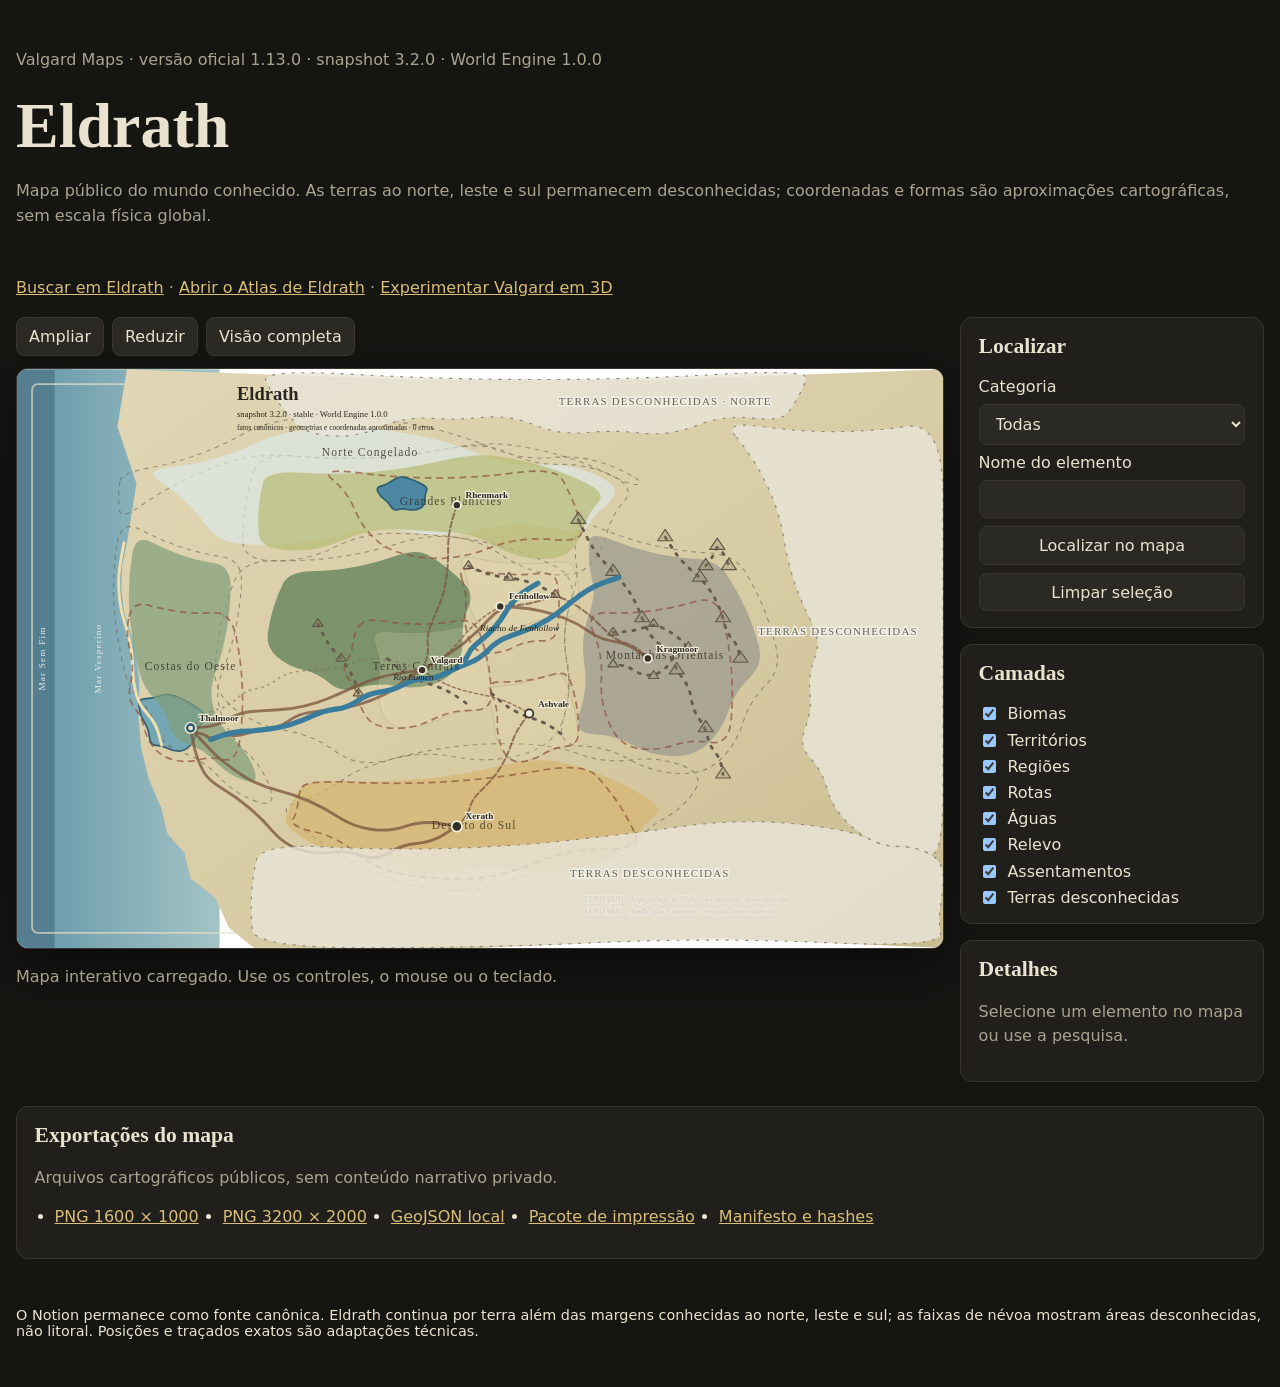
==== index.html @ 15e4c8a8 "release: publicar busca unificada 1.13.0" ====
<!doctype html>
<html lang="pt-BR">
<head>
  <meta charset="utf-8">
  <meta name="viewport" content="width=device-width, initial-scale=1">
  <title>Valgard Maps — Eldrath</title>
  <meta name="description" content="Mapa público interativo de Eldrath.">
  <meta name="theme-color" content="#201f1b">
  <link rel="manifest" href="manifest.webmanifest">
  <link rel="stylesheet" href="styles.css">
  <link rel="stylesheet" href="accessibility.css">
</head>
<body>
  <a class="skip-link" href="#main-content">Pular para o mapa</a>
  <header>
    <p>Valgard Maps · versão oficial 1.13.0 · snapshot 3.2.0 · World Engine 1.0.0</p>
    <h1>Eldrath</h1>
    <p>Mapa público do mundo conhecido. As terras ao norte, leste e sul permanecem desconhecidas; coordenadas e formas são aproximações cartográficas, sem escala física global.</p>
  </header>
  <main id="main-content">
    <p><a href="search.html">Buscar em Eldrath</a> · <a href="atlas.html">Abrir o Atlas de Eldrath</a> · <a href="valgard-3d.html">Experimentar Valgard em 3D</a></p>
    <div class="workspace">
      <section class="map-shell" aria-labelledby="map-heading">
        <h2 id="map-heading" class="sr-only">Mapa interativo</h2>
        <div class="toolbar" aria-label="Controles do mapa">
          <button id="zoom-in" type="button">Ampliar</button>
          <button id="zoom-out" type="button">Reduzir</button>
          <button id="reset-view" type="button">Visão completa</button>
        </div>
        <div class="map">
          <object id="eldrath-map" data="maps/eldrath-v001.svg" type="image/svg+xml" aria-label="Mapa de Eldrath">
            <p>Não foi possível exibir o SVG. <a href="maps/eldrath-v001.svg">Abra o mapa diretamente</a>.</p>
          </object>
        </div>
        <p id="map-status" role="status" aria-live="polite">Carregando o mapa interativo…</p>
      </section>
      <aside class="sidebar">
        <section class="panel">
          <h2>Localizar</h2>
          <form id="feature-form" class="search-form">
            <label for="feature-category">Categoria</label>
            <select id="feature-category">
              <option value="all">Todas</option>
              <option value="settlements">Assentamentos</option>
              <option value="regions">Regiões</option>
              <option value="rivers">Rios</option>
              <option value="relief">Relevo</option>
              <option value="routes">Rotas</option>
              <option value="unknownRegions">Terras desconhecidas</option>
            </select>
            <label for="feature-search">Nome do elemento</label>
            <input id="feature-search" list="feature-options" autocomplete="off">
            <datalist id="feature-options"></datalist>
            <button type="submit">Localizar no mapa</button>
            <button id="clear-selection" type="button">Limpar seleção</button>
          </form>
        </section>
        <section class="panel">
          <h2>Camadas</h2>
          <div class="layers">
            <label><input type="checkbox" data-layer="biomes" checked> Biomas</label>
            <label><input type="checkbox" data-layer="territories" checked> Territórios</label>
            <label><input type="checkbox" data-layer="regions" checked> Regiões</label>
            <label><input type="checkbox" data-layer="routes" checked> Rotas</label>
            <label><input type="checkbox" data-layer="hydrology" checked> Águas</label>
            <label><input type="checkbox" data-layer="relief" checked> Relevo</label>
            <label><input type="checkbox" data-layer="settlements" checked> Assentamentos</label>
            <label><input type="checkbox" data-layer="unknown" checked> Terras desconhecidas</label>
          </div>
        </section>
        <section id="feature-detail" class="panel" aria-live="polite">
          <h2>Detalhes</h2>
          <p>Selecione um elemento no mapa ou use a pesquisa.</p>
        </section>
      </aside>
    </div>
    <section class="downloads" aria-labelledby="downloads-title">
      <h2 id="downloads-title">Exportações do mapa</h2>
      <p>Arquivos cartográficos públicos, sem conteúdo narrativo privado.</p>
      <ul>
        <li><a href="downloads/eldrath-v001-1600x1000.png">PNG 1600 × 1000</a></li>
        <li><a href="downloads/eldrath-v001-3200x2000.png">PNG 3200 × 2000</a></li>
        <li><a href="downloads/eldrath-v001.geojson">GeoJSON local</a></li>
        <li><a href="downloads/eldrath-v001-print.zip">Pacote de impressão</a></li>
        <li><a href="downloads/manifest.json">Manifesto e hashes</a></li>
      </ul>
    </section>
  </main>
  <footer>O Notion permanece como fonte canônica. Eldrath continua por terra além das margens conhecidas ao norte, leste e sul; as faixas de névoa mostram áreas desconhecidas, não litoral. Posições e traçados exatos são adaptações técnicas.</footer>
  <script src="app.js" defer></script>
  <script src="sw-register.js" defer></script>
</body>
</html>
---- styles.css ----
:root{color-scheme:dark;--ink:#e9e2cf;--muted:#aaa38f;--panel:#201f1b;--edge:#39362f;--accent:#d9bd78;--focus:#f2d98f}*{box-sizing:border-box}body{margin:0;background:#151512;color:var(--ink);font-family:system-ui,sans-serif}header,main,footer{width:min(1400px,calc(100% - 2rem));margin:auto}header{padding:2rem 0 1rem}h1{margin:0;font:700 clamp(2rem,5vw,4rem) Georgia,serif}h2{font:700 1.35rem Georgia,serif}p{color:var(--muted);line-height:1.55}button,input,select{font:inherit}button,.control,input,select{border:1px solid var(--edge);border-radius:.5rem;background:#2b2923;color:var(--ink);padding:.55rem .75rem}button{cursor:pointer}button:hover{border-color:var(--accent)}button:focus-visible,input:focus-visible,select:focus-visible,a:focus-visible{outline:3px solid var(--focus);outline-offset:2px}.workspace{display:grid;grid-template-columns:minmax(0,1fr) 19rem;gap:1rem}.map-shell{min-width:0}.toolbar{display:flex;flex-wrap:wrap;gap:.5rem;margin-bottom:.75rem}.map{overflow:hidden;border:1px solid var(--edge);border-radius:12px;background:var(--panel);box-shadow:0 18px 60px #0008;touch-action:none}.map object{display:block;width:100%;aspect-ratio:8/5}.sidebar{display:grid;gap:1rem;align-content:start}.panel,.downloads{padding:1rem 1.1rem;border:1px solid var(--edge);border-radius:12px;background:var(--panel)}.panel h2,.downloads h2{margin-top:0}.layers{display:grid;gap:.45rem}.layers label{display:flex;gap:.55rem;align-items:center}.search-form{display:grid;gap:.5rem}.search-form input,.search-form select{width:100%}.detail-list{display:grid;grid-template-columns:auto 1fr;gap:.35rem .7rem;margin:0}.detail-list dt{color:var(--muted)}.detail-list dd{margin:0}.downloads{margin:1.5rem 0}.downloads ul{display:flex;flex-wrap:wrap;gap:.75rem 1.5rem;padding-left:1.25rem}footer{padding:1.5rem 0 3rem;font-size:.9rem}a{color:var(--accent)}.sr-only{position:absolute;width:1px;height:1px;padding:0;margin:-1px;overflow:hidden;clip:rect(0,0,0,0);white-space:nowrap;border:0}@media(max-width:900px){.workspace{grid-template-columns:1fr}.sidebar{grid-template-columns:repeat(2,minmax(0,1fr))}}@media(max-width:620px){header,main,footer{width:min(100% - 1rem,1400px)}.sidebar{grid-template-columns:1fr}.toolbar{position:sticky;top:.25rem;z-index:2;background:#151512dd;padding:.35rem}.toolbar button{flex:1}.downloads ul{display:grid}.map object{min-height:58vh;aspect-ratio:auto}}
---- accessibility.css ----
.skip-link{position:fixed;z-index:20;top:.5rem;left:.5rem;transform:translateY(-180%);padding:.65rem .85rem;border-radius:.5rem;background:#f2d98f;color:#151512;font-weight:700}.skip-link:focus{transform:none}@media(prefers-reduced-motion:reduce){*,*::before,*::after{scroll-behavior:auto!important;animation-duration:.01ms!important;animation-iteration-count:1!important;transition-duration:.01ms!important}}
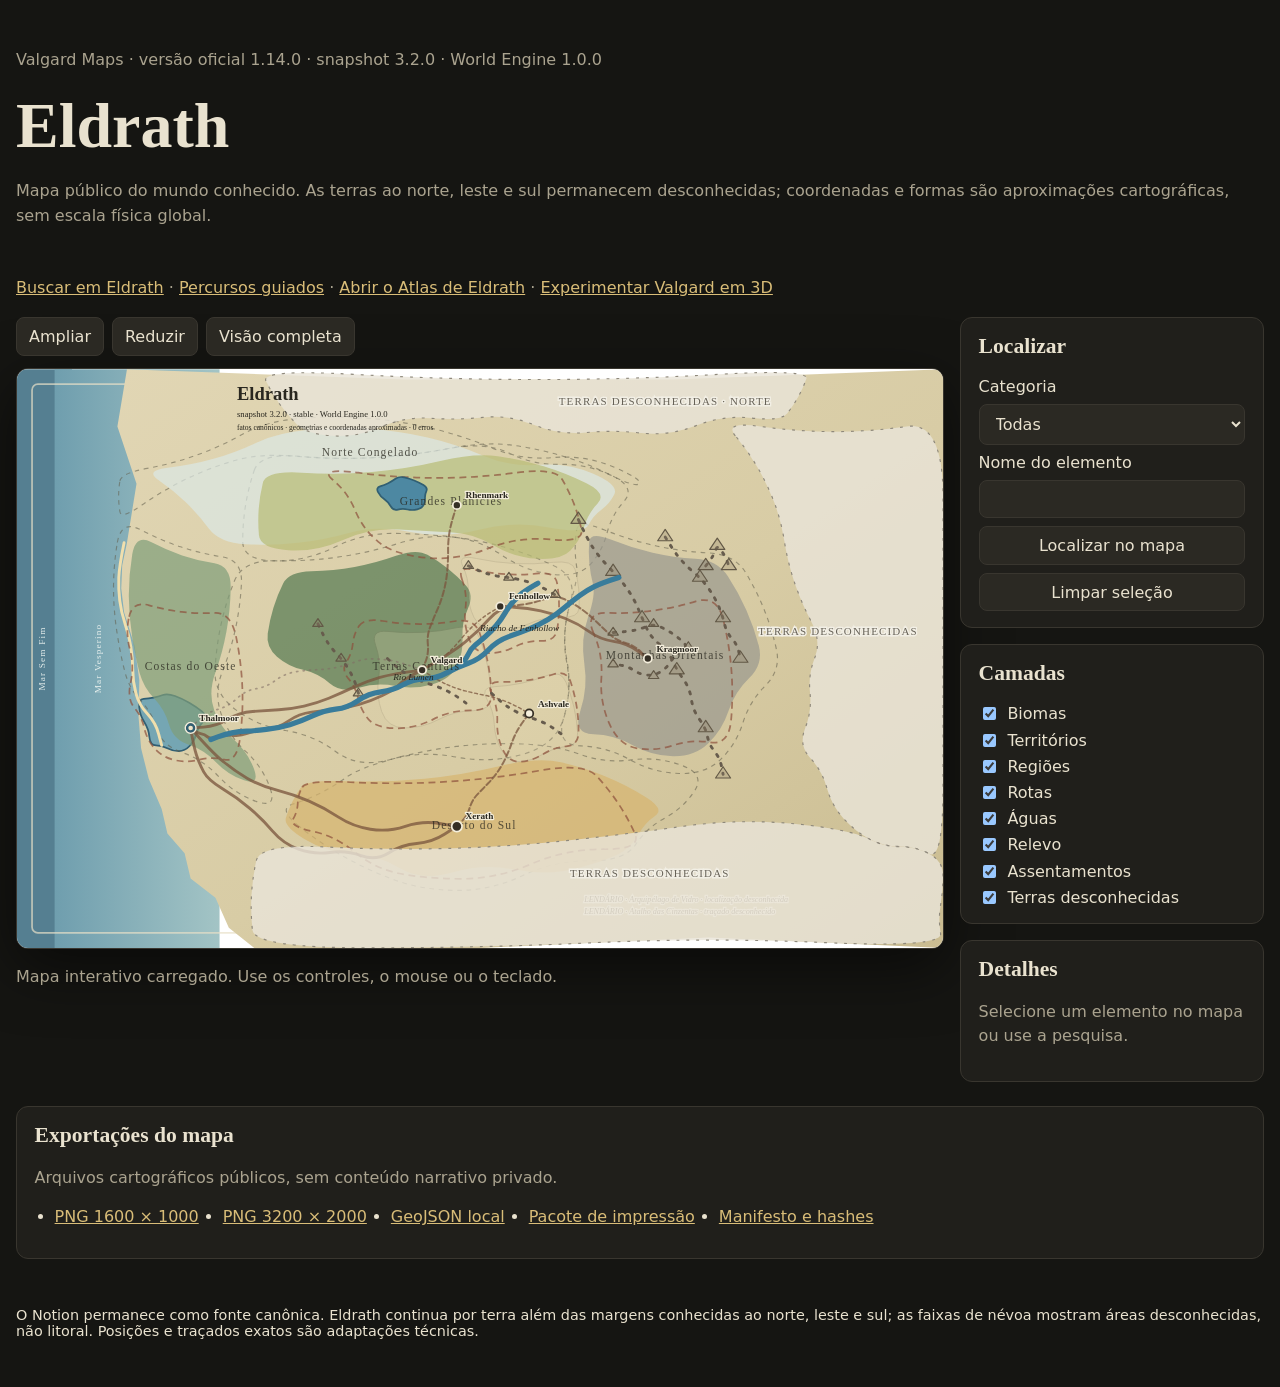
==== commit d47caab2: "release: publicar percursos guiados 1.14.0" ====
--- a/index.html
+++ b/index.html
@@ -13,12 +13,12 @@
 <body>
   <a class="skip-link" href="#main-content">Pular para o mapa</a>
   <header>
-    <p>Valgard Maps · versão oficial 1.13.0 · snapshot 3.2.0 · World Engine 1.0.0</p>
+    <p>Valgard Maps · versão oficial 1.14.0 · snapshot 3.2.0 · World Engine 1.0.0</p>
     <h1>Eldrath</h1>
     <p>Mapa público do mundo conhecido. As terras ao norte, leste e sul permanecem desconhecidas; coordenadas e formas são aproximações cartográficas, sem escala física global.</p>
   </header>
   <main id="main-content">
-    <p><a href="search.html">Buscar em Eldrath</a> · <a href="atlas.html">Abrir o Atlas de Eldrath</a> · <a href="valgard-3d.html">Experimentar Valgard em 3D</a></p>
+    <p><a href="search.html">Buscar em Eldrath</a> · <a href="tours.html">Percursos guiados</a> · <a href="atlas.html">Abrir o Atlas de Eldrath</a> · <a href="valgard-3d.html">Experimentar Valgard em 3D</a></p>
     <div class="workspace">
       <section class="map-shell" aria-labelledby="map-heading">
         <h2 id="map-heading" class="sr-only">Mapa interativo</h2>
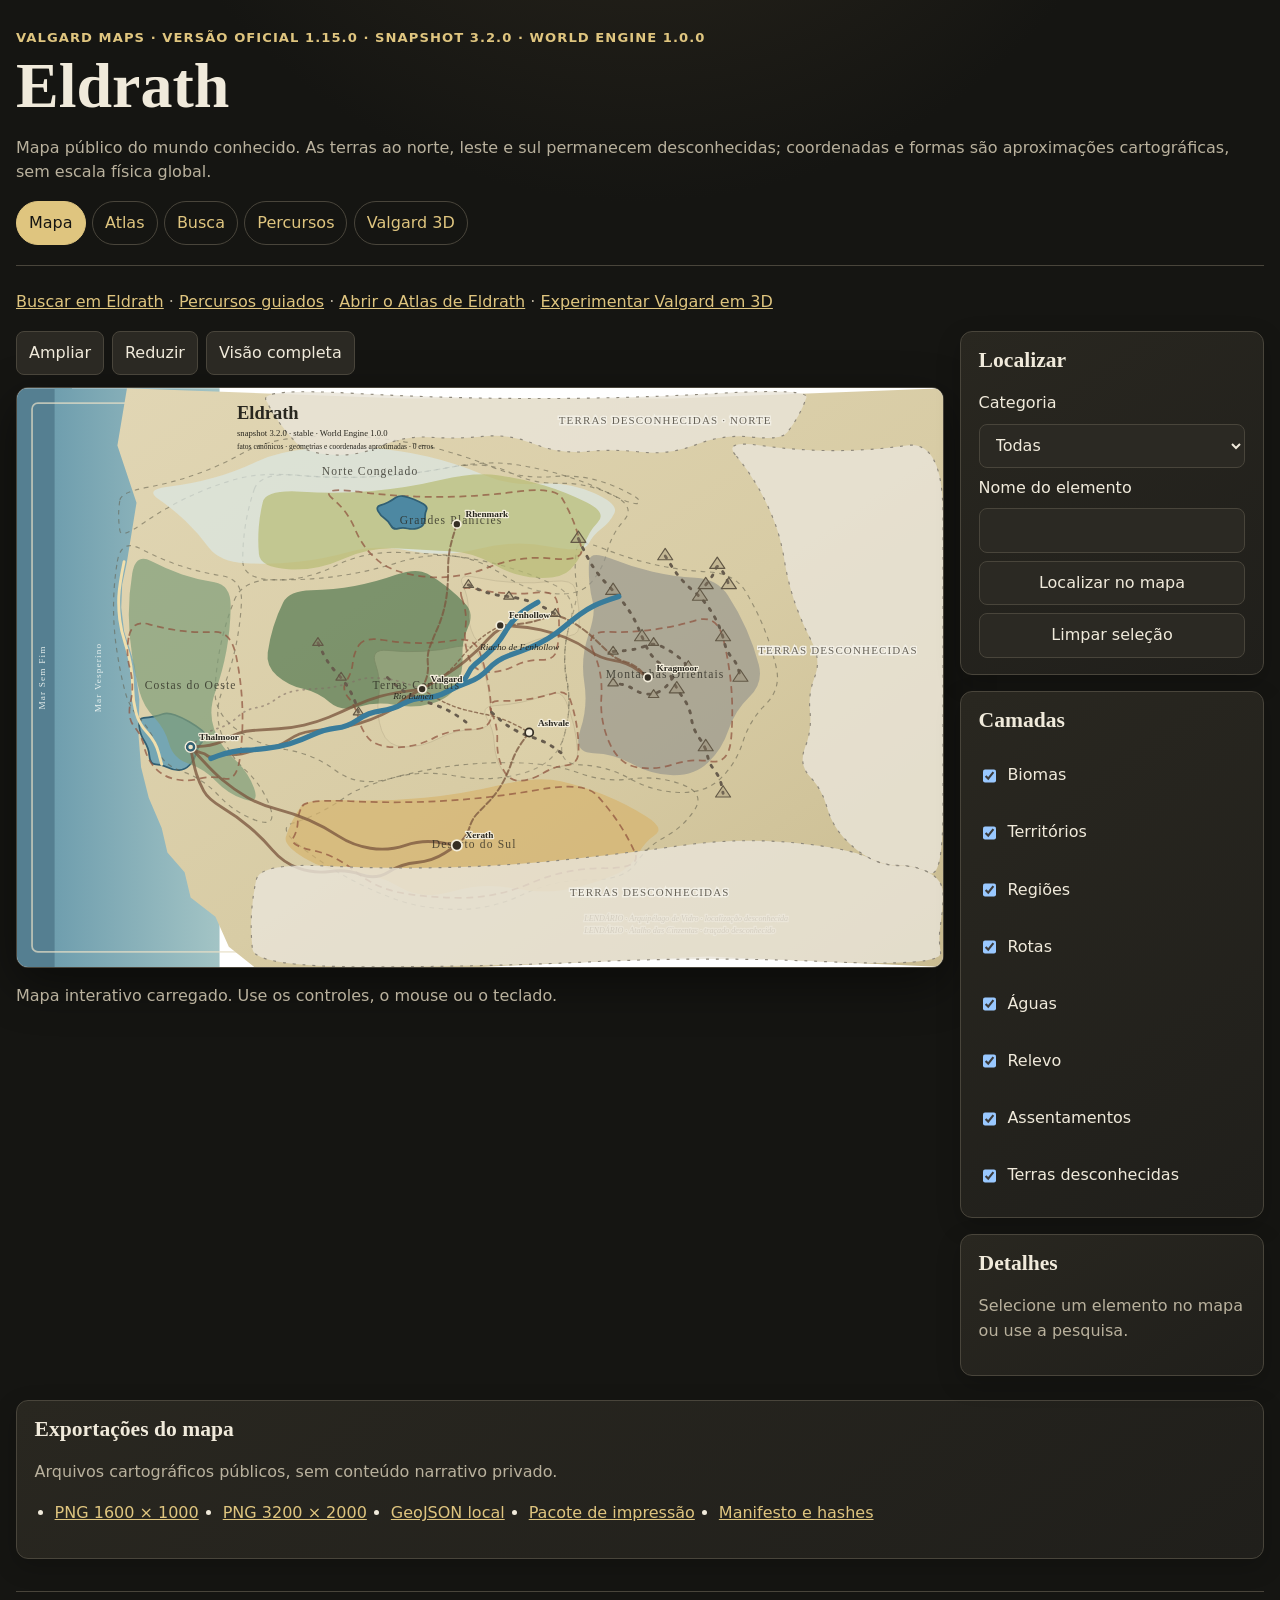
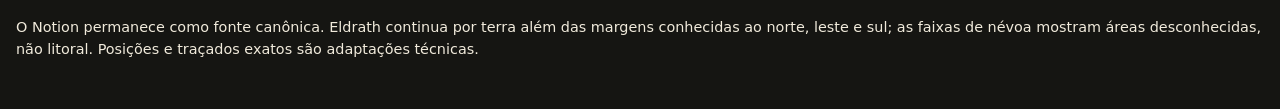
==== commit 732278dc: "release: publicar experiencia visual 1.15.0" ====
--- a/index.html
+++ b/index.html
@@ -9,13 +9,15 @@
   <link rel="manifest" href="manifest.webmanifest">
   <link rel="stylesheet" href="styles.css">
   <link rel="stylesheet" href="accessibility.css">
+  <link rel="stylesheet" href="polish.css">
 </head>
 <body>
   <a class="skip-link" href="#main-content">Pular para o mapa</a>
   <header>
-    <p>Valgard Maps · versão oficial 1.14.0 · snapshot 3.2.0 · World Engine 1.0.0</p>
+    <p>Valgard Maps · versão oficial 1.15.0 · snapshot 3.2.0 · World Engine 1.0.0</p>
     <h1>Eldrath</h1>
     <p>Mapa público do mundo conhecido. As terras ao norte, leste e sul permanecem desconhecidas; coordenadas e formas são aproximações cartográficas, sem escala física global.</p>
+    <nav class="site-nav" aria-label="Navegação principal"><a href="index.html" aria-current="page">Mapa</a><a href="atlas.html">Atlas</a><a href="search.html">Busca</a><a href="tours.html">Percursos</a><a href="valgard-3d.html">Valgard 3D</a></nav>
   </header>
   <main id="main-content">
     <p><a href="search.html">Buscar em Eldrath</a> · <a href="tours.html">Percursos guiados</a> · <a href="atlas.html">Abrir o Atlas de Eldrath</a> · <a href="valgard-3d.html">Experimentar Valgard em 3D</a></p>
--- a/polish.css
+++ b/polish.css
@@ -0,0 +1,2 @@
+:root{--ink:#f0eadb;--muted:#b9b19d;--panel-raised:#292720;--edge:#49453b;--accent:#dfc57f;--focus:#ffe7a3;--surface:#151512;--radius:.75rem;--shadow:0 16px 48px #0007}
+html{scroll-padding-top:5rem}body{background:radial-gradient(circle at 50% -20%,#302b20 0,var(--surface) 34rem);line-height:1.55}header{padding:1.5rem 0 1.25rem;border-bottom:1px solid var(--edge);margin-bottom:1.5rem}header>p:first-child{margin:.25rem 0;color:var(--accent);font-size:.82rem;font-weight:700;letter-spacing:.08em;text-transform:uppercase}h1{line-height:1.05}button,input,select{min-height:2.75rem}button:hover{background:#343126}button:disabled{cursor:not-allowed;opacity:.55}header nav.site-nav,header nav[aria-label="Navegação principal"]{display:flex;flex-wrap:wrap;gap:.4rem;margin-top:1rem}header nav.site-nav a,header nav[aria-label="Navegação principal"] a{display:inline-flex;align-items:center;min-height:2.75rem;padding:.45rem .75rem;border:1px solid var(--edge);border-radius:99px;text-decoration:none}header nav.site-nav a:hover,header nav.site-nav a[aria-current="page"],header nav[aria-label="Navegação principal"] a:hover,header nav[aria-label="Navegação principal"] a[aria-current="page"]{color:#151512;background:var(--accent);border-color:var(--accent)}.panel,.downloads{border-radius:var(--radius);background:linear-gradient(145deg,var(--panel-raised),var(--panel));box-shadow:0 8px 24px #0003}.map{border-radius:var(--radius);box-shadow:var(--shadow)}.layers label{min-height:2.75rem}[role="status"]{min-height:1.5rem}footer{margin-top:2rem;border-top:1px solid var(--edge)}@media(max-width:620px){header nav.site-nav,header nav[aria-label="Navegação principal"]{display:grid;grid-template-columns:repeat(2,minmax(0,1fr))}header nav.site-nav a,header nav[aria-label="Navegação principal"] a{justify-content:center;text-align:center}}
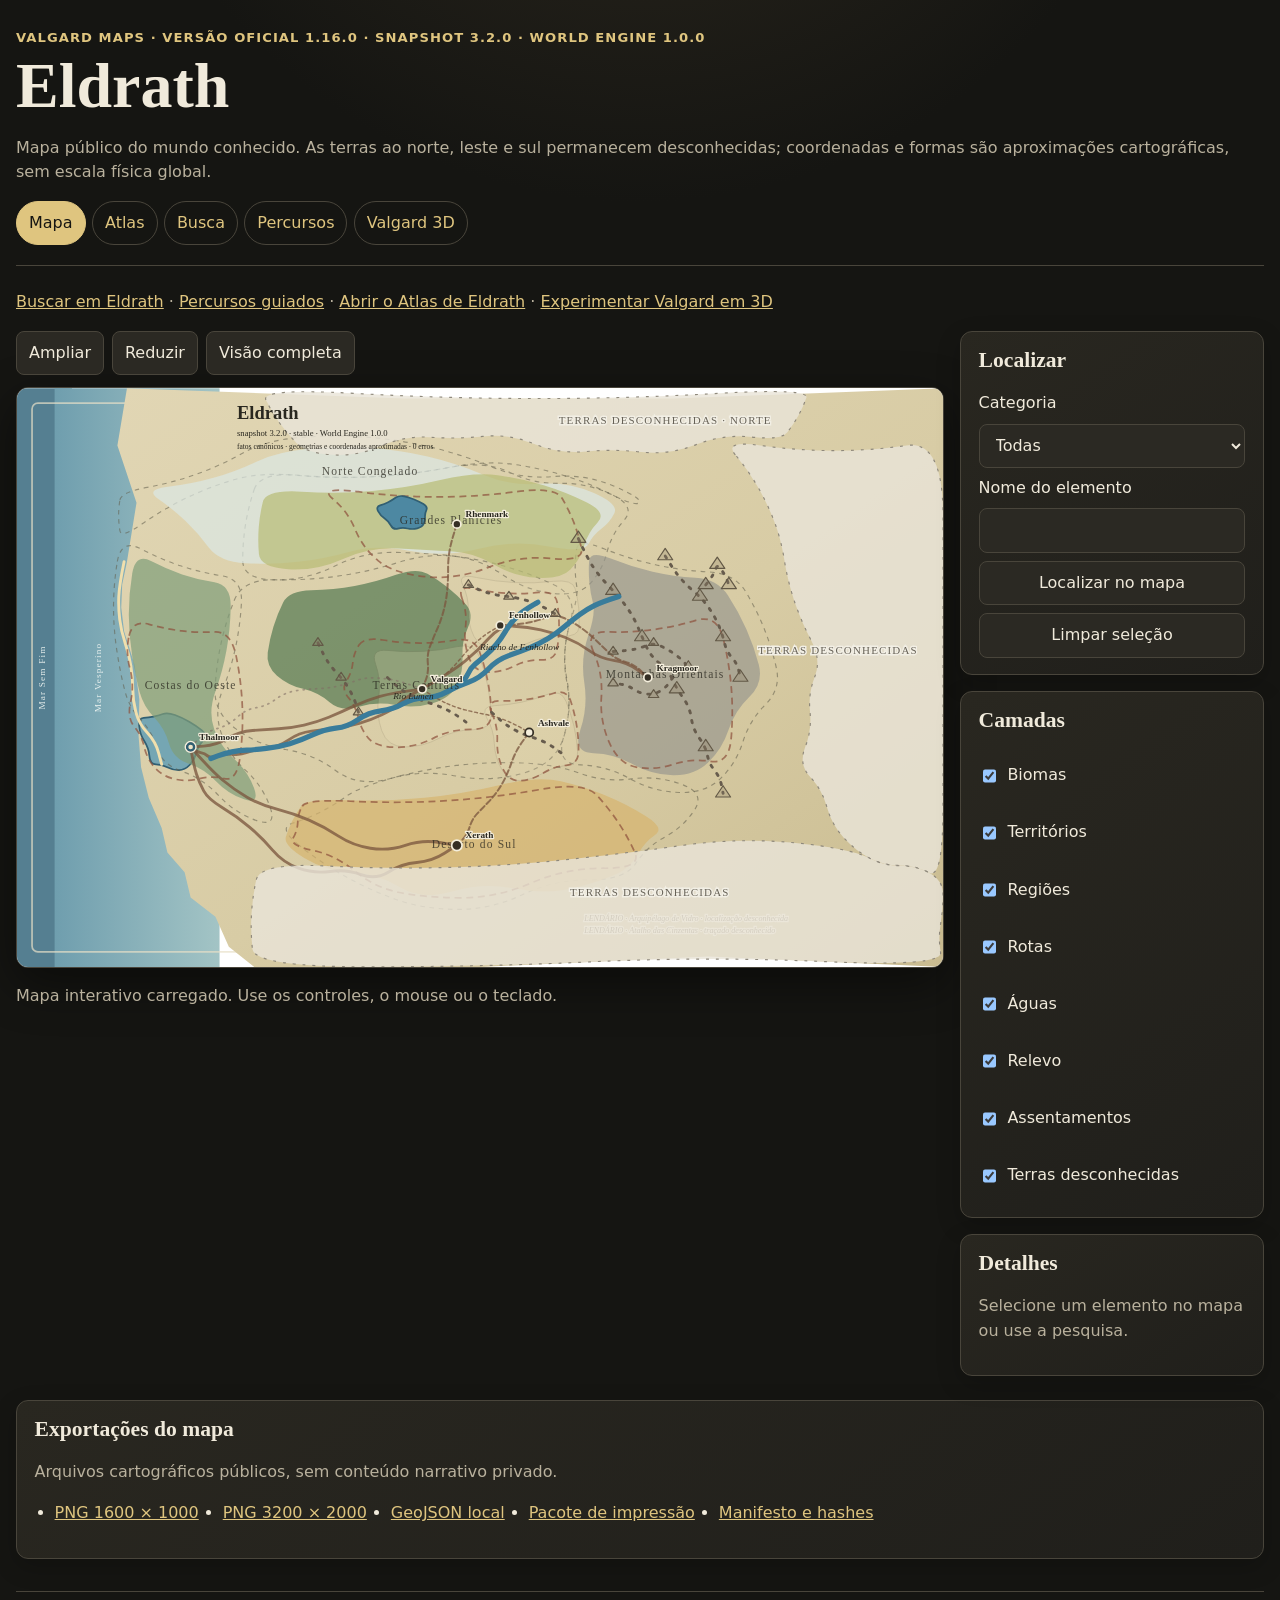
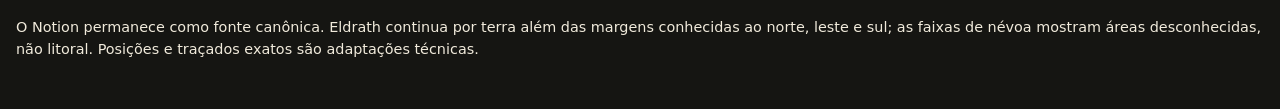
==== commit ad8f639f: "release: publicar mapas auditados 1.16.0" ====
--- a/index.html
+++ b/index.html
@@ -14,7 +14,7 @@
 <body>
   <a class="skip-link" href="#main-content">Pular para o mapa</a>
   <header>
-    <p>Valgard Maps · versão oficial 1.15.0 · snapshot 3.2.0 · World Engine 1.0.0</p>
+    <p>Valgard Maps · versão oficial 1.16.0 · snapshot 3.2.0 · World Engine 1.0.0</p>
     <h1>Eldrath</h1>
     <p>Mapa público do mundo conhecido. As terras ao norte, leste e sul permanecem desconhecidas; coordenadas e formas são aproximações cartográficas, sem escala física global.</p>
     <nav class="site-nav" aria-label="Navegação principal"><a href="index.html" aria-current="page">Mapa</a><a href="atlas.html">Atlas</a><a href="search.html">Busca</a><a href="tours.html">Percursos</a><a href="valgard-3d.html">Valgard 3D</a></nav>
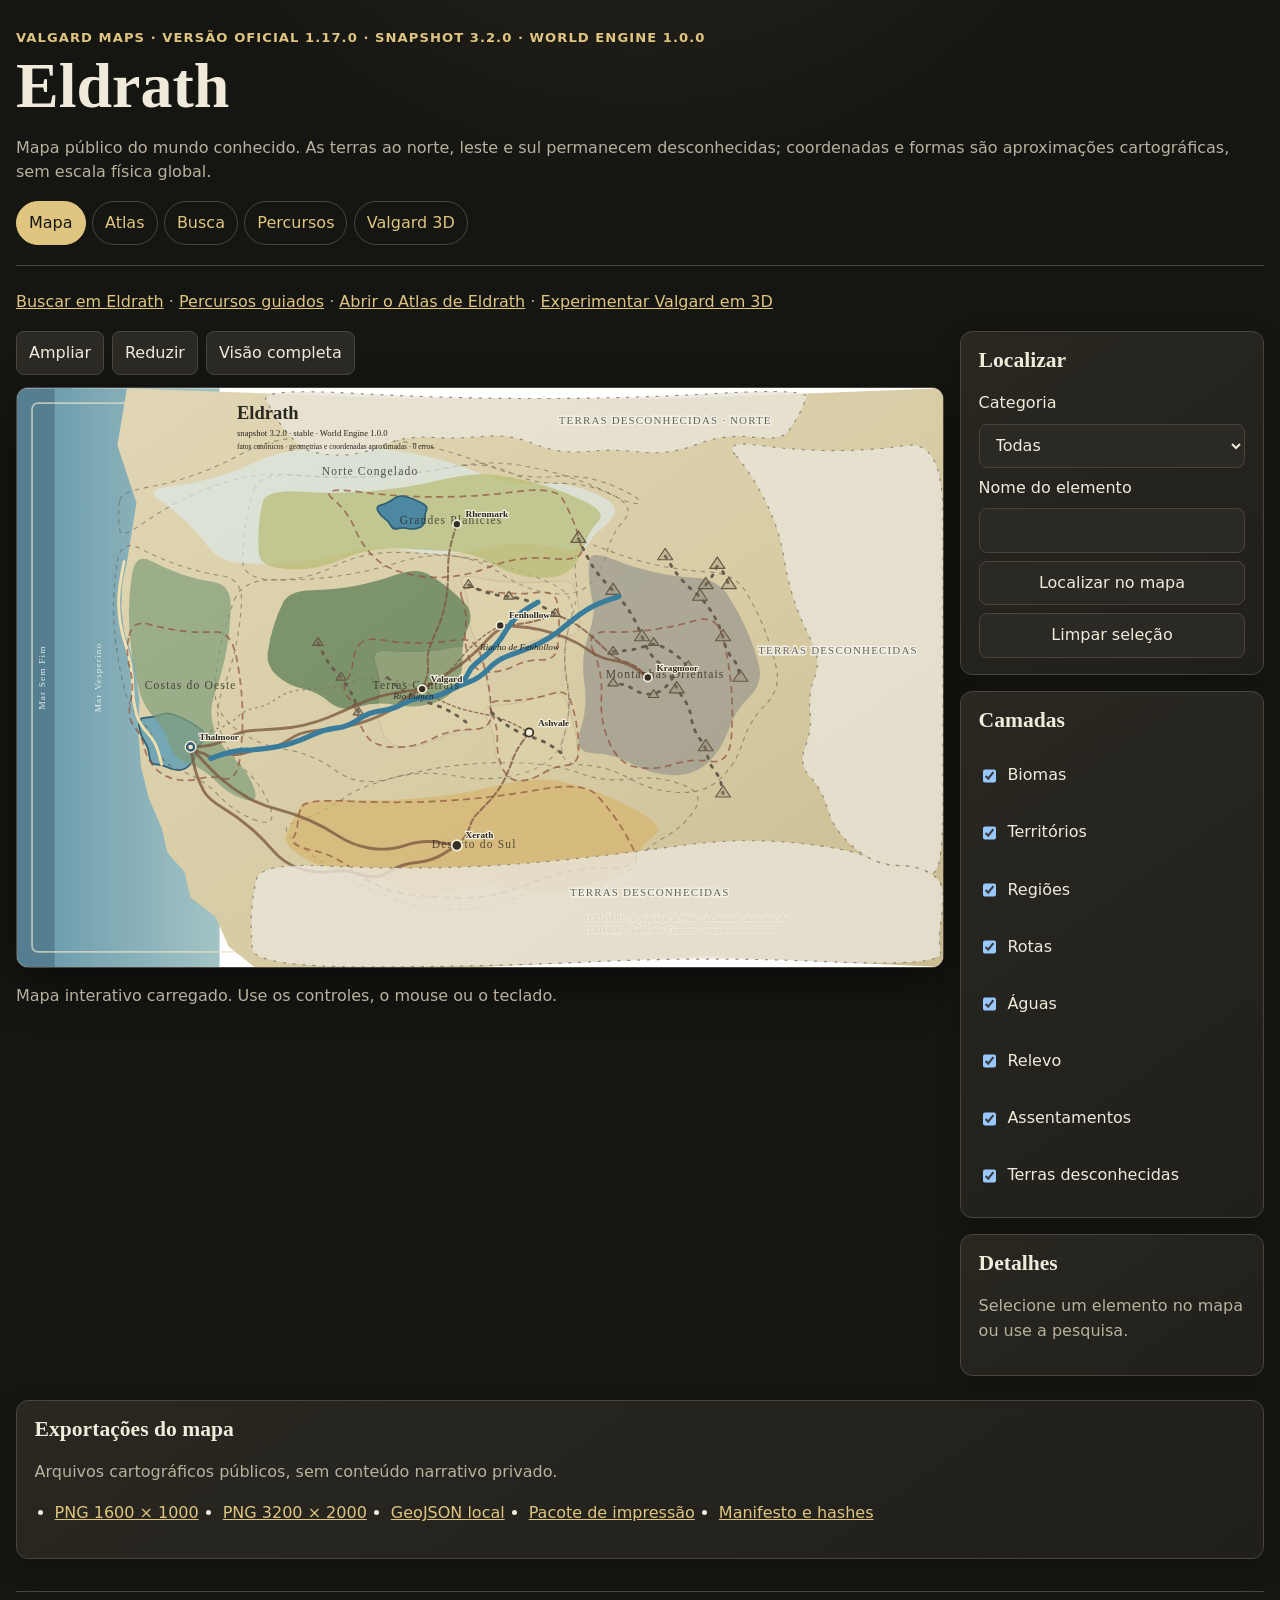
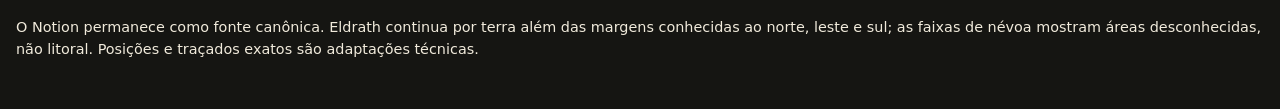
==== commit 76174515: "release: publicar produto valgard maps v1" ====
--- a/index.html
+++ b/index.html
@@ -14,7 +14,7 @@
 <body>
   <a class="skip-link" href="#main-content">Pular para o mapa</a>
   <header>
-    <p>Valgard Maps · versão oficial 1.16.0 · snapshot 3.2.0 · World Engine 1.0.0</p>
+    <p>Valgard Maps · versão oficial 1.17.0 · snapshot 3.2.0 · World Engine 1.0.0</p>
     <h1>Eldrath</h1>
     <p>Mapa público do mundo conhecido. As terras ao norte, leste e sul permanecem desconhecidas; coordenadas e formas são aproximações cartográficas, sem escala física global.</p>
     <nav class="site-nav" aria-label="Navegação principal"><a href="index.html" aria-current="page">Mapa</a><a href="atlas.html">Atlas</a><a href="search.html">Busca</a><a href="tours.html">Percursos</a><a href="valgard-3d.html">Valgard 3D</a></nav>
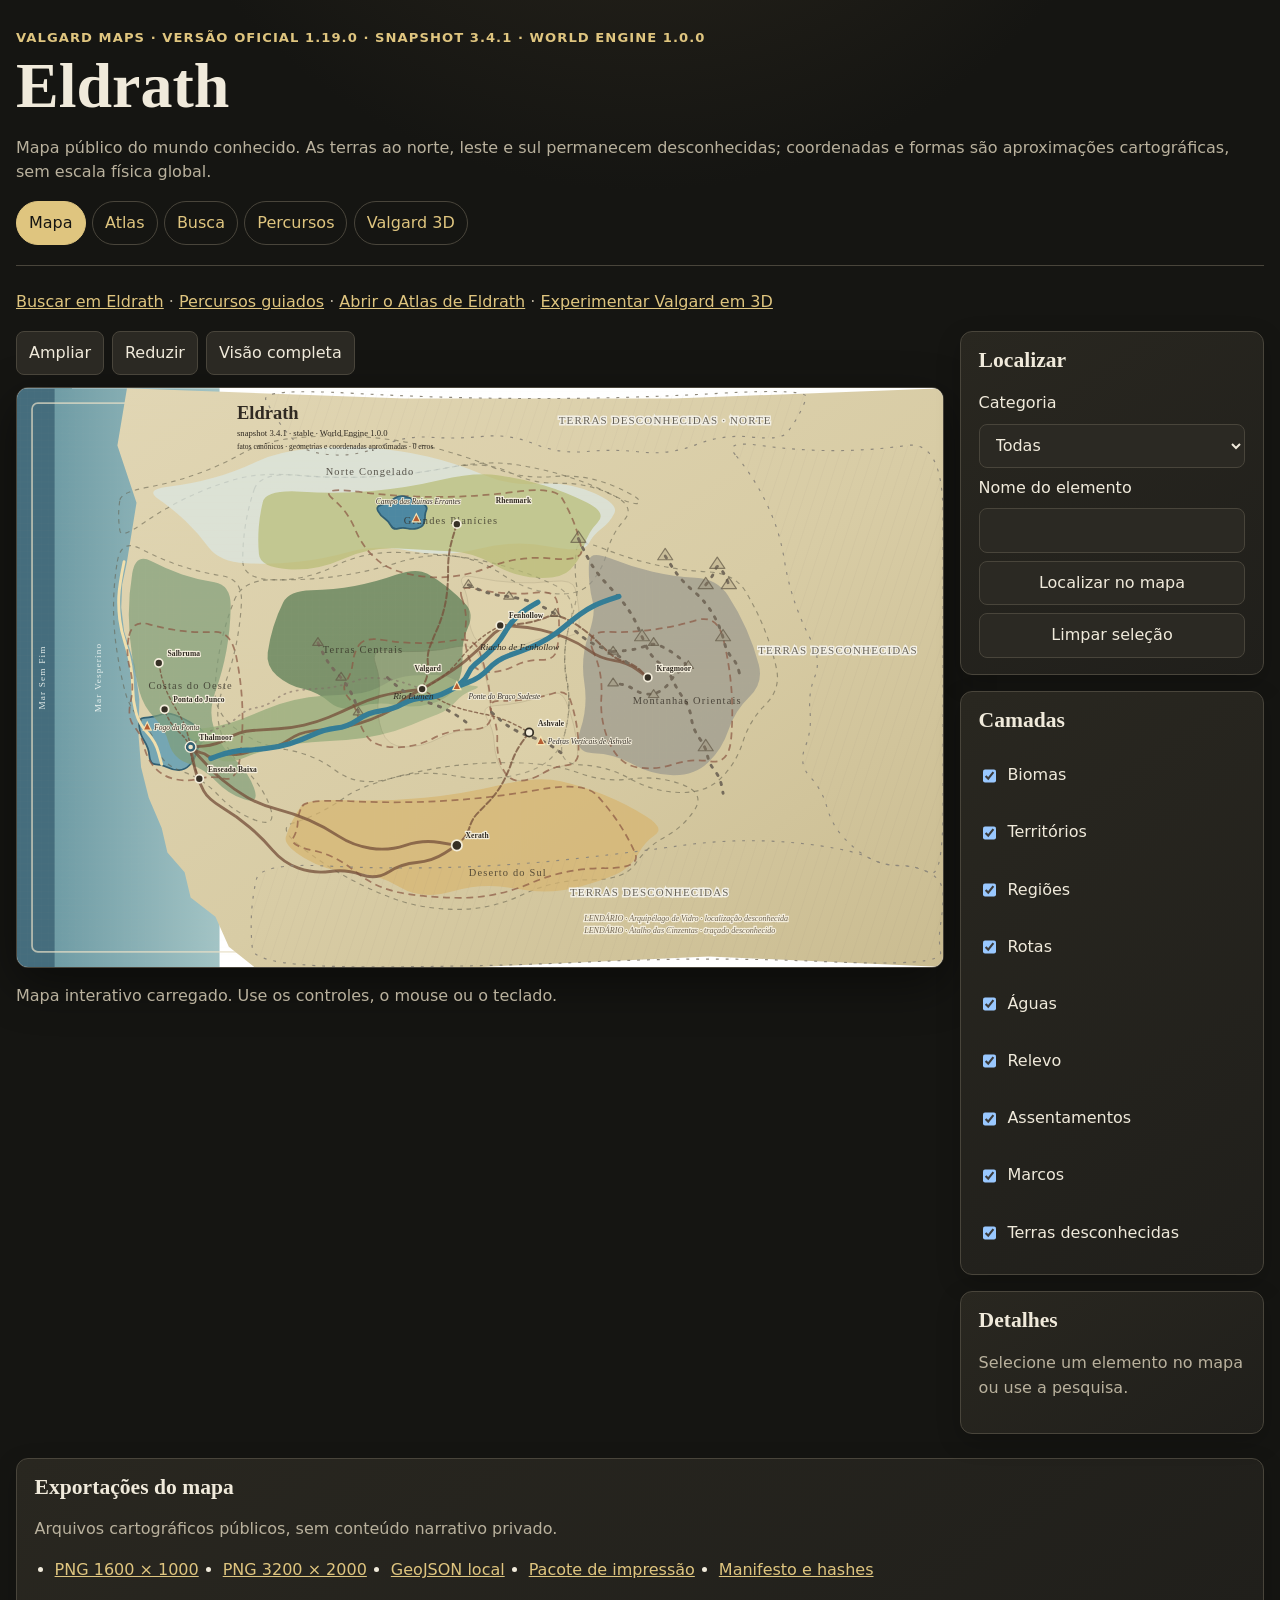
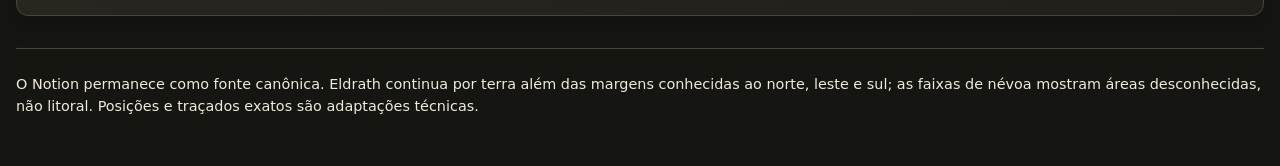
==== commit ba4897c3: "release: publicar Valgard Maps 1.19.0" ====
--- a/index.html
+++ b/index.html
@@ -8,13 +8,14 @@
   <meta name="theme-color" content="#201f1b">
   <link rel="manifest" href="manifest.webmanifest">
   <link rel="stylesheet" href="styles.css">
+  <link rel="stylesheet" href="phase29.css">
   <link rel="stylesheet" href="accessibility.css">
   <link rel="stylesheet" href="polish.css">
 </head>
 <body>
   <a class="skip-link" href="#main-content">Pular para o mapa</a>
   <header>
-    <p>Valgard Maps · versão oficial 1.17.0 · snapshot 3.2.0 · World Engine 1.0.0</p>
+    <p>Valgard Maps · versão oficial 1.19.0 · snapshot 3.4.1 · World Engine 1.0.0</p>
     <h1>Eldrath</h1>
     <p>Mapa público do mundo conhecido. As terras ao norte, leste e sul permanecem desconhecidas; coordenadas e formas são aproximações cartográficas, sem escala física global.</p>
     <nav class="site-nav" aria-label="Navegação principal"><a href="index.html" aria-current="page">Mapa</a><a href="atlas.html">Atlas</a><a href="search.html">Busca</a><a href="tours.html">Percursos</a><a href="valgard-3d.html">Valgard 3D</a></nav>
@@ -44,6 +45,7 @@
             <select id="feature-category">
               <option value="all">Todas</option>
               <option value="settlements">Assentamentos</option>
+              <option value="landmarks">Marcos</option>
               <option value="regions">Regiões</option>
               <option value="rivers">Rios</option>
               <option value="relief">Relevo</option>
@@ -67,6 +69,7 @@
             <label><input type="checkbox" data-layer="hydrology" checked> Águas</label>
             <label><input type="checkbox" data-layer="relief" checked> Relevo</label>
             <label><input type="checkbox" data-layer="settlements" checked> Assentamentos</label>
+            <label><input type="checkbox" data-layer="landmarks" checked> Marcos</label>
             <label><input type="checkbox" data-layer="unknown" checked> Terras desconhecidas</label>
           </div>
         </section>
--- a/phase29.css
+++ b/phase29.css
@@ -0,0 +1,18 @@
+/* Fase 29: resiliência visual do mapa público em contraste elevado e impressão. */
+@media (forced-colors: active), (prefers-contrast: more) {
+  button, .control, input, select, .map, .panel, .downloads { border-width: 2px; }
+  .map { box-shadow: none; }
+  a { text-decoration-thickness: 2px; }
+}
+
+@media print {
+  body { background: #fff; color: #111; }
+  header, main, footer { width: 100%; }
+  .site-nav, .toolbar, .sidebar, .downloads, footer { display: none; }
+  .workspace { display: block; }
+  .map { border: 0; box-shadow: none; }
+  .map object { width: 100%; aspect-ratio: 8 / 5; }
+  header { padding: .25rem 0; }
+  header p { color: #333; }
+  a { color: #111; }
+}
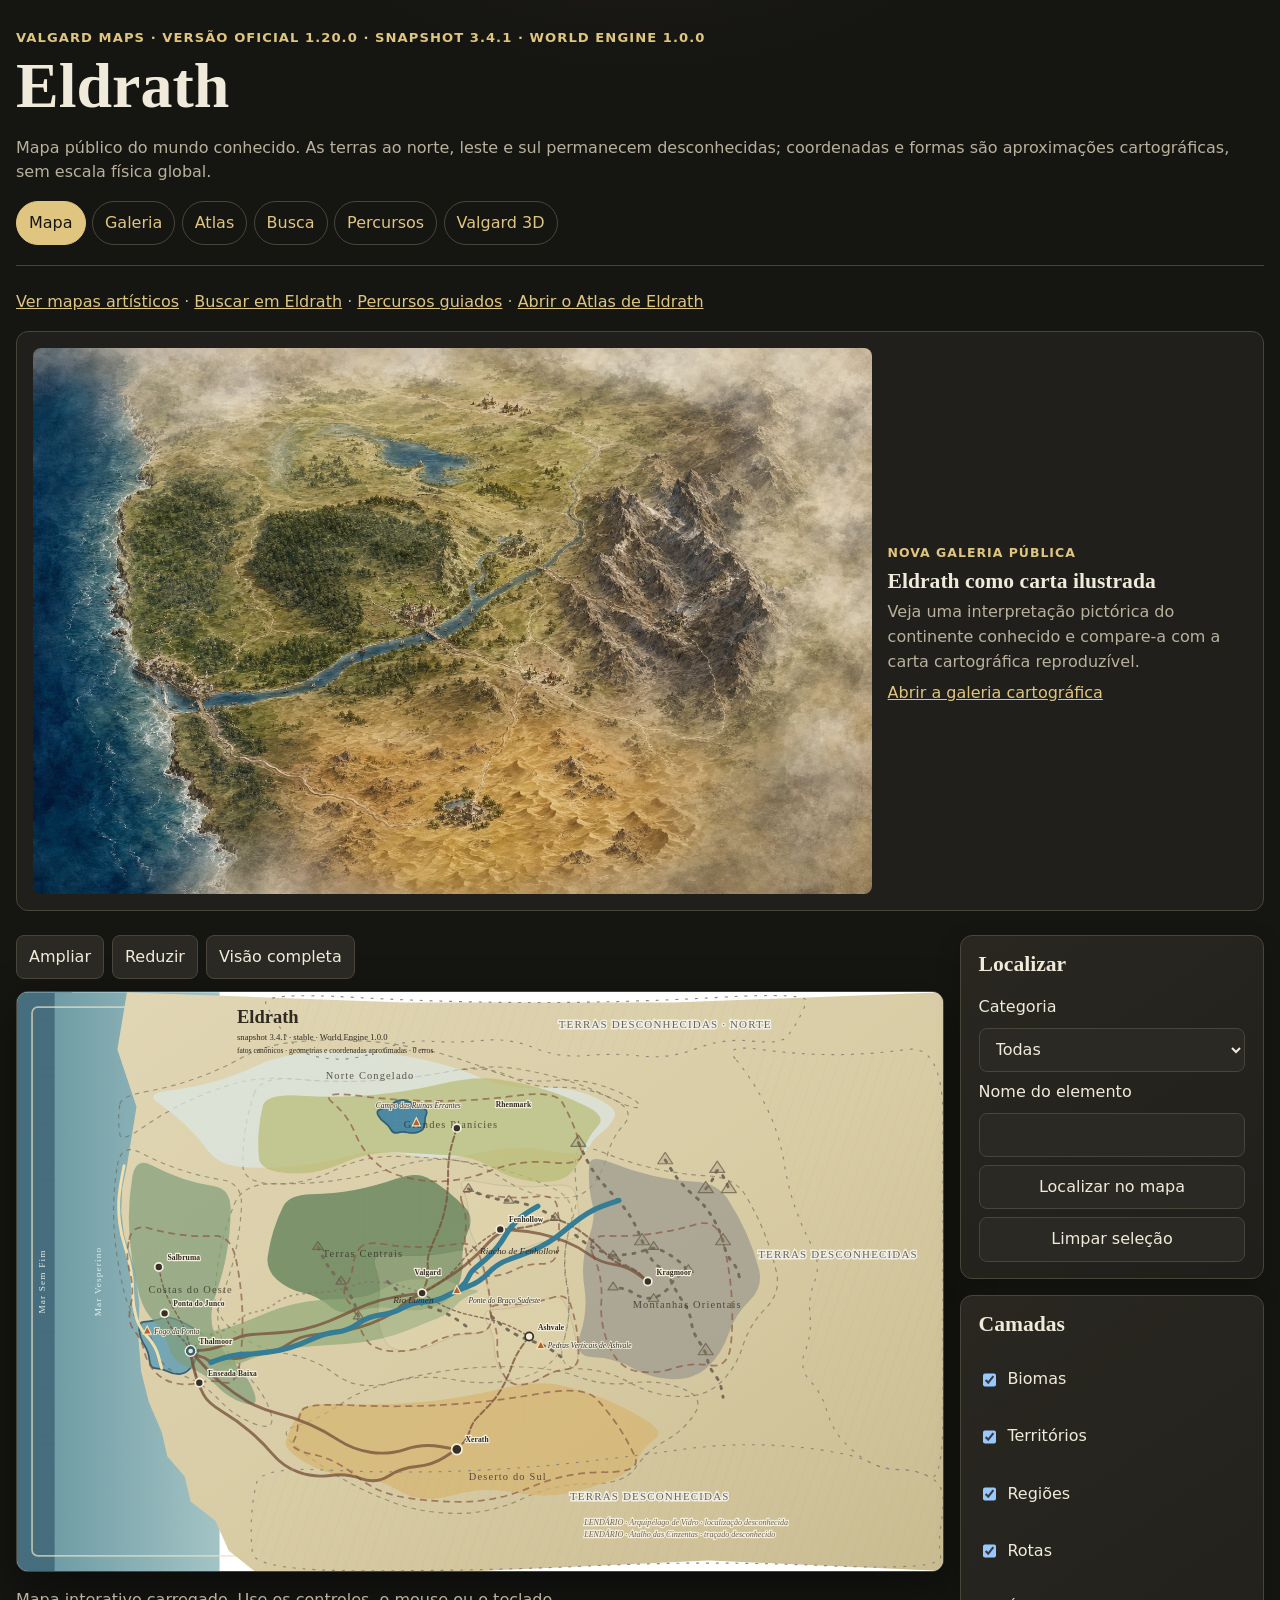
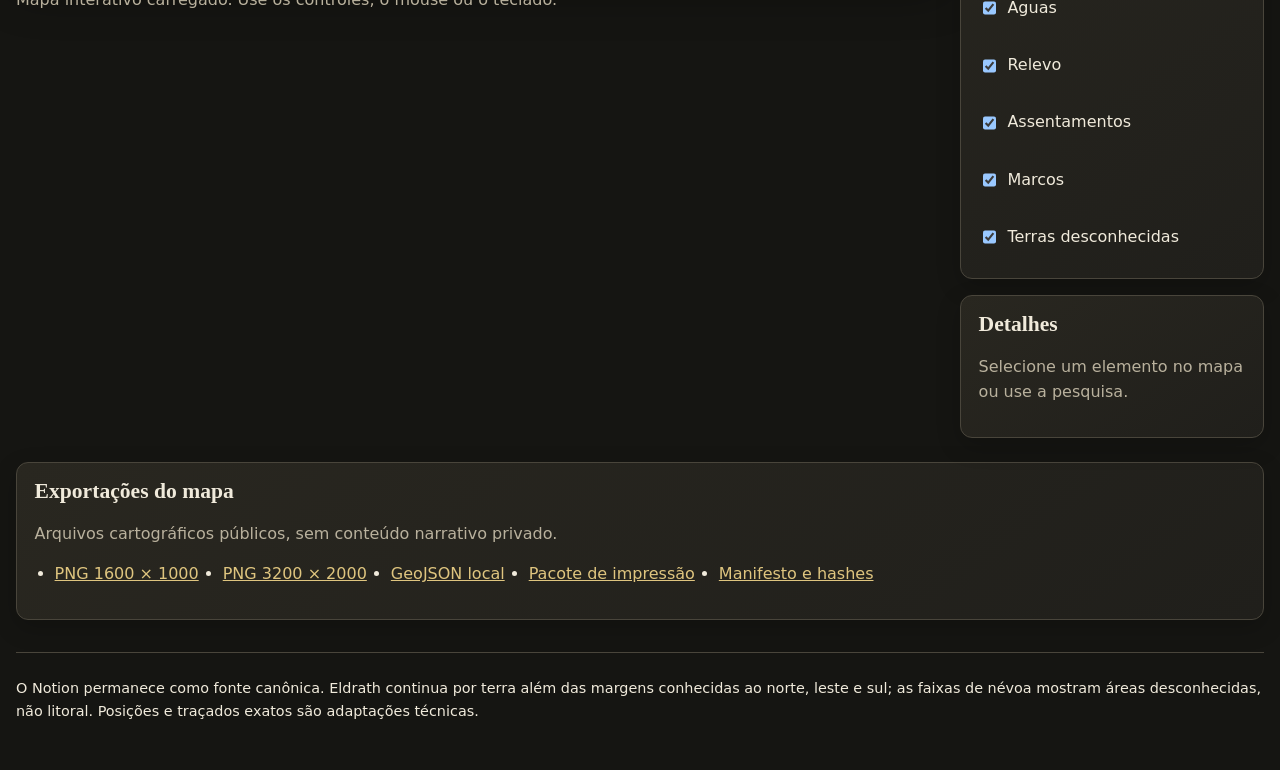
==== commit 27622a65: "release: publicar galeria artistica 1.20.0" ====
--- a/index.html
+++ b/index.html
@@ -11,17 +11,22 @@
   <link rel="stylesheet" href="phase29.css">
   <link rel="stylesheet" href="accessibility.css">
   <link rel="stylesheet" href="polish.css">
+  <link rel="stylesheet" href="gallery.css">
 </head>
 <body>
   <a class="skip-link" href="#main-content">Pular para o mapa</a>
   <header>
-    <p>Valgard Maps · versão oficial 1.19.0 · snapshot 3.4.1 · World Engine 1.0.0</p>
+    <p>Valgard Maps · versão oficial 1.20.0 · snapshot 3.4.1 · World Engine 1.0.0</p>
     <h1>Eldrath</h1>
     <p>Mapa público do mundo conhecido. As terras ao norte, leste e sul permanecem desconhecidas; coordenadas e formas são aproximações cartográficas, sem escala física global.</p>
-    <nav class="site-nav" aria-label="Navegação principal"><a href="index.html" aria-current="page">Mapa</a><a href="atlas.html">Atlas</a><a href="search.html">Busca</a><a href="tours.html">Percursos</a><a href="valgard-3d.html">Valgard 3D</a></nav>
+    <nav class="site-nav" aria-label="Navegação principal"><a href="index.html" aria-current="page">Mapa</a><a href="gallery.html">Galeria</a><a href="atlas.html">Atlas</a><a href="search.html">Busca</a><a href="tours.html">Percursos</a><a href="valgard-3d.html">Valgard 3D</a></nav>
   </header>
   <main id="main-content">
-    <p><a href="search.html">Buscar em Eldrath</a> · <a href="tours.html">Percursos guiados</a> · <a href="atlas.html">Abrir o Atlas de Eldrath</a> · <a href="valgard-3d.html">Experimentar Valgard em 3D</a></p>
+    <p><a href="gallery.html">Ver mapas artísticos</a> · <a href="search.html">Buscar em Eldrath</a> · <a href="tours.html">Percursos guiados</a> · <a href="atlas.html">Abrir o Atlas de Eldrath</a></p>
+    <section class="art-preview" aria-labelledby="art-preview-title">
+      <a href="gallery.html"><img src="art/eldrath-carta-ilustrada-v001.jpg" width="1554" height="1012" alt="Prévia da carta artística de Eldrath"></a>
+      <div><p class="art-preview-kicker">Nova galeria pública</p><h2 id="art-preview-title">Eldrath como carta ilustrada</h2><p>Veja uma interpretação pictórica do continente conhecido e compare-a com a carta cartográfica reproduzível.</p><a href="gallery.html">Abrir a galeria cartográfica</a></div>
+    </section>
     <div class="workspace">
       <section class="map-shell" aria-labelledby="map-heading">
         <h2 id="map-heading" class="sr-only">Mapa interativo</h2>
--- a/gallery.css
+++ b/gallery.css
@@ -0,0 +1 @@
+.gallery-notice{margin-bottom:1.5rem}.gallery-notice h2{margin-top:0}.art-grid{display:grid;gap:1.5rem}.art-card{overflow:hidden;border:1px solid var(--edge);border-radius:var(--radius);background:linear-gradient(145deg,var(--panel-raised),var(--panel));box-shadow:var(--shadow)}.art-frame{overflow:hidden;background:#0d0e0d}.art-frame img{display:block;width:100%;height:auto;transition:transform .45s ease}.art-card:hover .art-frame img{transform:scale(1.012)}.art-copy{padding:1.15rem 1.25rem 1.35rem}.art-copy h2{margin:.15rem 0}.eyebrow,.art-preview-kicker{margin:0;color:var(--accent);font-size:.78rem;font-weight:800;letter-spacing:.08em;text-transform:uppercase}.art-action{display:inline-flex;min-height:2.75rem;align-items:center;margin-top:.5rem;padding:.55rem .85rem;border:1px solid var(--accent);border-radius:99px;text-decoration:none}.art-action:hover{color:#151512;background:var(--accent)}.art-preview{display:grid;grid-template-columns:minmax(0,1.4fr) minmax(16rem,.6fr);gap:1rem;align-items:center;margin:0 0 1.5rem;padding:1rem;border:1px solid var(--edge);border-radius:12px;background:var(--panel)}.art-preview img{display:block;width:100%;height:auto;border-radius:8px}.art-preview h2{margin:.2rem 0}.art-preview p{margin:.4rem 0}@media(min-width:1000px){.art-grid{grid-template-columns:1.45fr 1fr;align-items:start}.art-card-featured{grid-row:span 2}}@media(max-width:620px){.art-preview{grid-template-columns:1fr}}@media(prefers-reduced-motion:reduce){.art-frame img{transition:none}.art-card:hover .art-frame img{transform:none}}
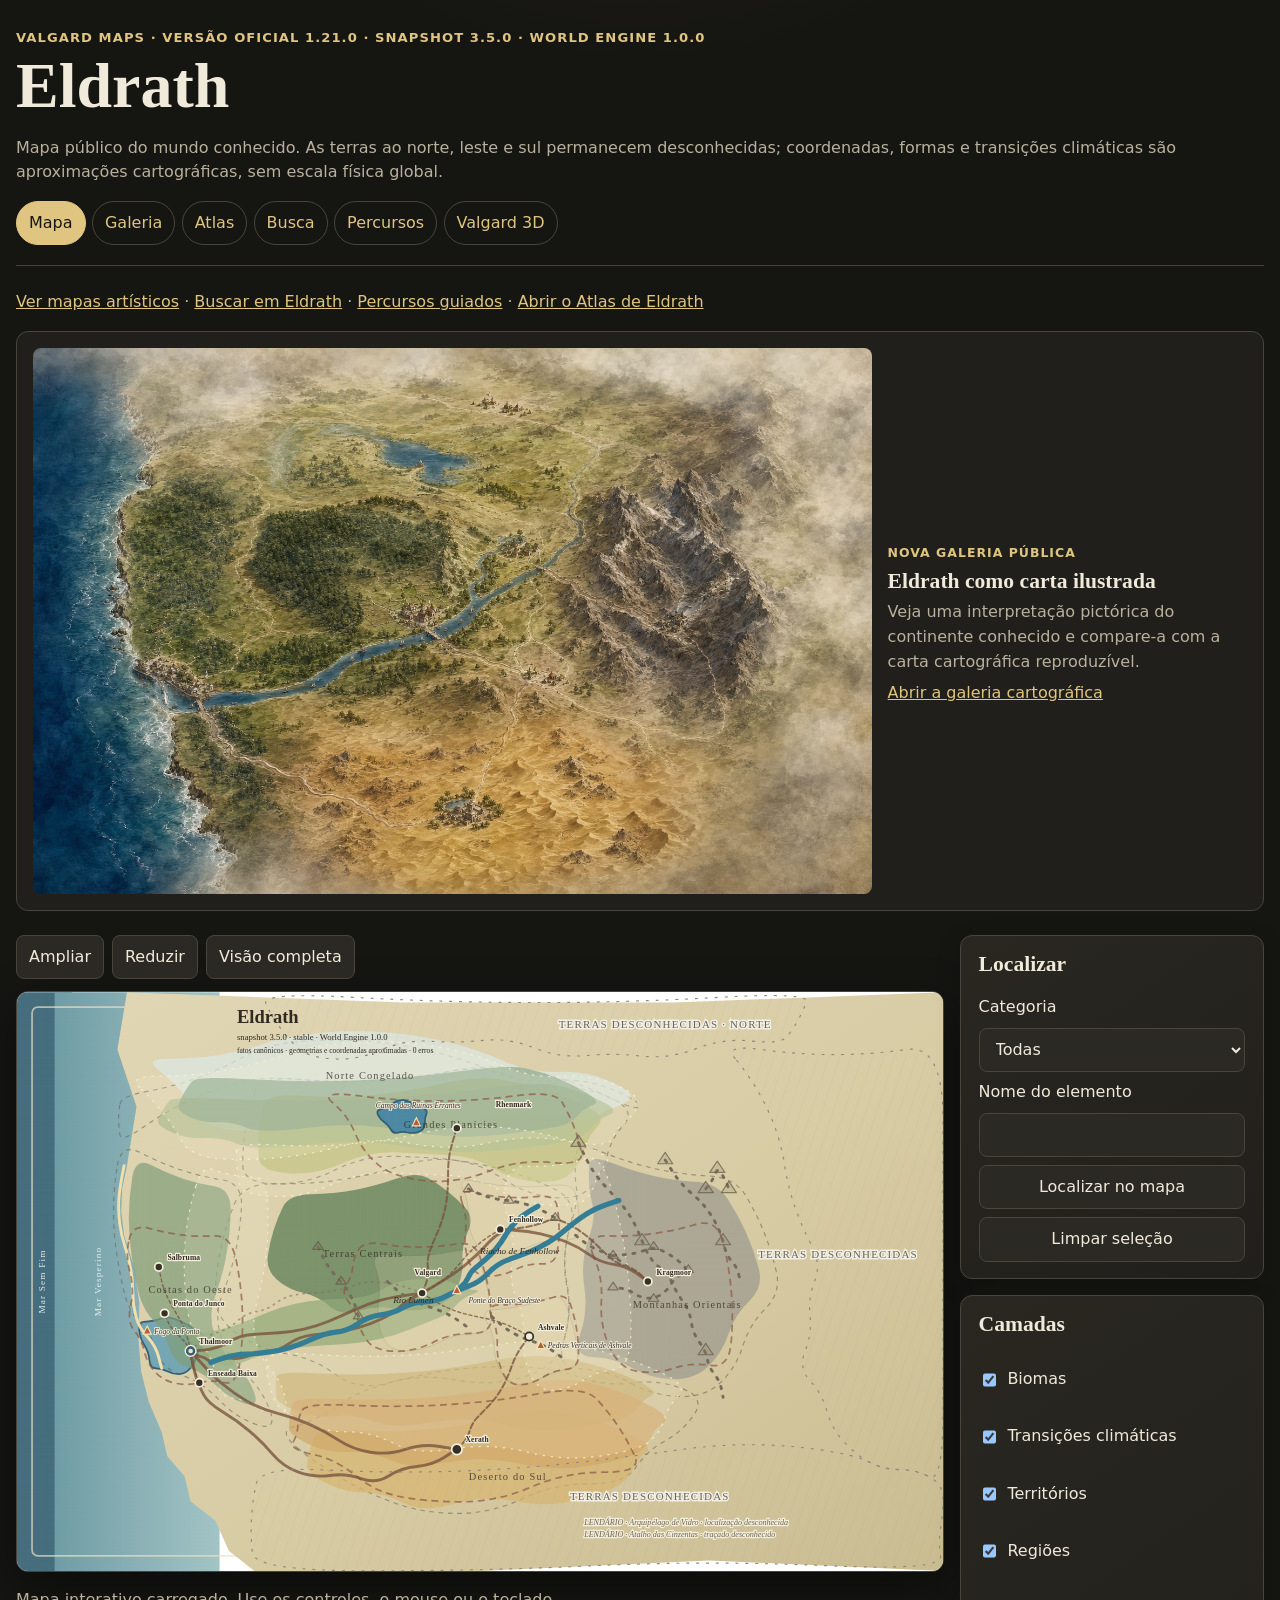
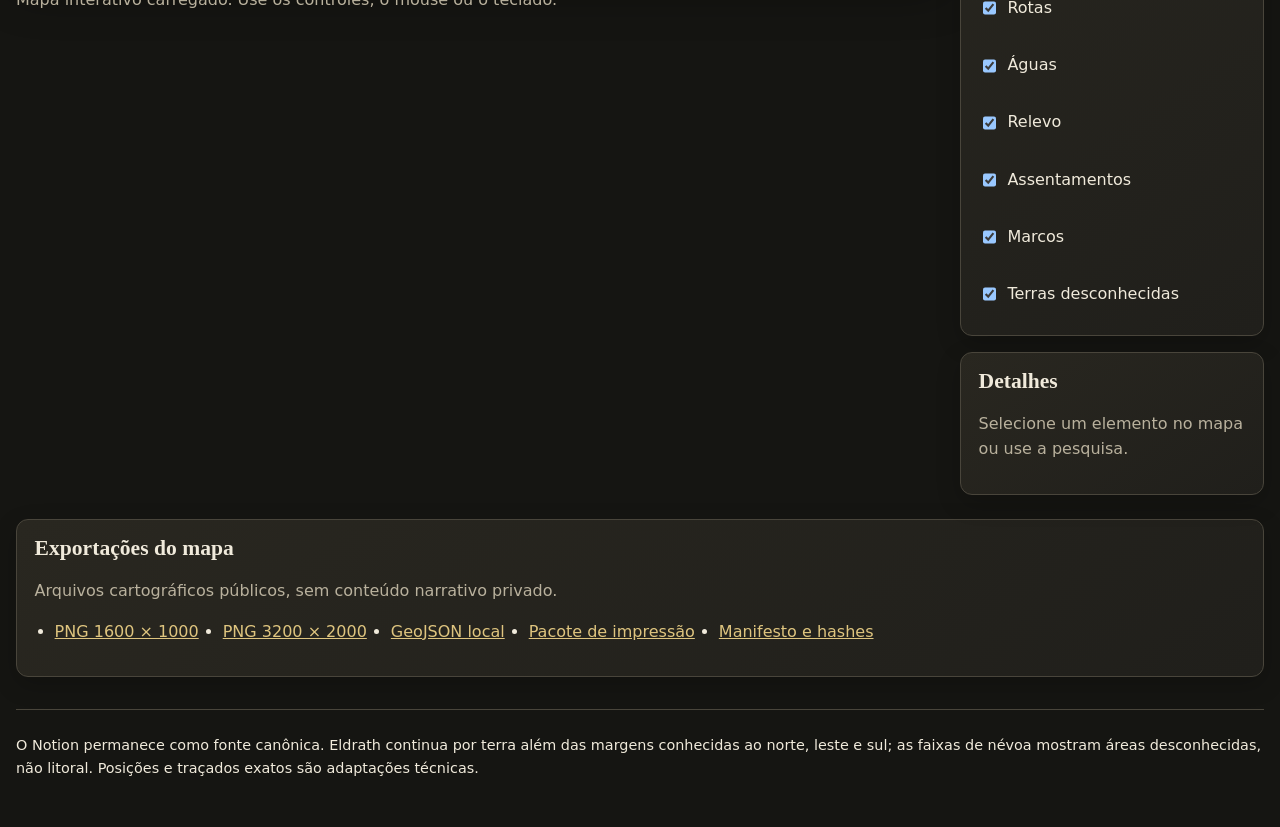
==== commit a12f6ca7: "feat: publicar continuidade climatica de Eldrath" ====
--- a/index.html
+++ b/index.html
@@ -16,9 +16,9 @@
 <body>
   <a class="skip-link" href="#main-content">Pular para o mapa</a>
   <header>
-    <p>Valgard Maps · versão oficial 1.20.0 · snapshot 3.4.1 · World Engine 1.0.0</p>
+    <p>Valgard Maps · versão oficial 1.21.0 · snapshot 3.5.0 · World Engine 1.0.0</p>
     <h1>Eldrath</h1>
-    <p>Mapa público do mundo conhecido. As terras ao norte, leste e sul permanecem desconhecidas; coordenadas e formas são aproximações cartográficas, sem escala física global.</p>
+    <p>Mapa público do mundo conhecido. As terras ao norte, leste e sul permanecem desconhecidas; coordenadas, formas e transições climáticas são aproximações cartográficas, sem escala física global.</p>
     <nav class="site-nav" aria-label="Navegação principal"><a href="index.html" aria-current="page">Mapa</a><a href="gallery.html">Galeria</a><a href="atlas.html">Atlas</a><a href="search.html">Busca</a><a href="tours.html">Percursos</a><a href="valgard-3d.html">Valgard 3D</a></nav>
   </header>
   <main id="main-content">
@@ -52,6 +52,7 @@
               <option value="settlements">Assentamentos</option>
               <option value="landmarks">Marcos</option>
               <option value="regions">Regiões</option>
+              <option value="climateTransitions">Transições climáticas</option>
               <option value="rivers">Rios</option>
               <option value="relief">Relevo</option>
               <option value="routes">Rotas</option>
@@ -68,6 +69,7 @@
           <h2>Camadas</h2>
           <div class="layers">
             <label><input type="checkbox" data-layer="biomes" checked> Biomas</label>
+            <label><input type="checkbox" data-layer="climate" checked> Transições climáticas</label>
             <label><input type="checkbox" data-layer="territories" checked> Territórios</label>
             <label><input type="checkbox" data-layer="regions" checked> Regiões</label>
             <label><input type="checkbox" data-layer="routes" checked> Rotas</label>
